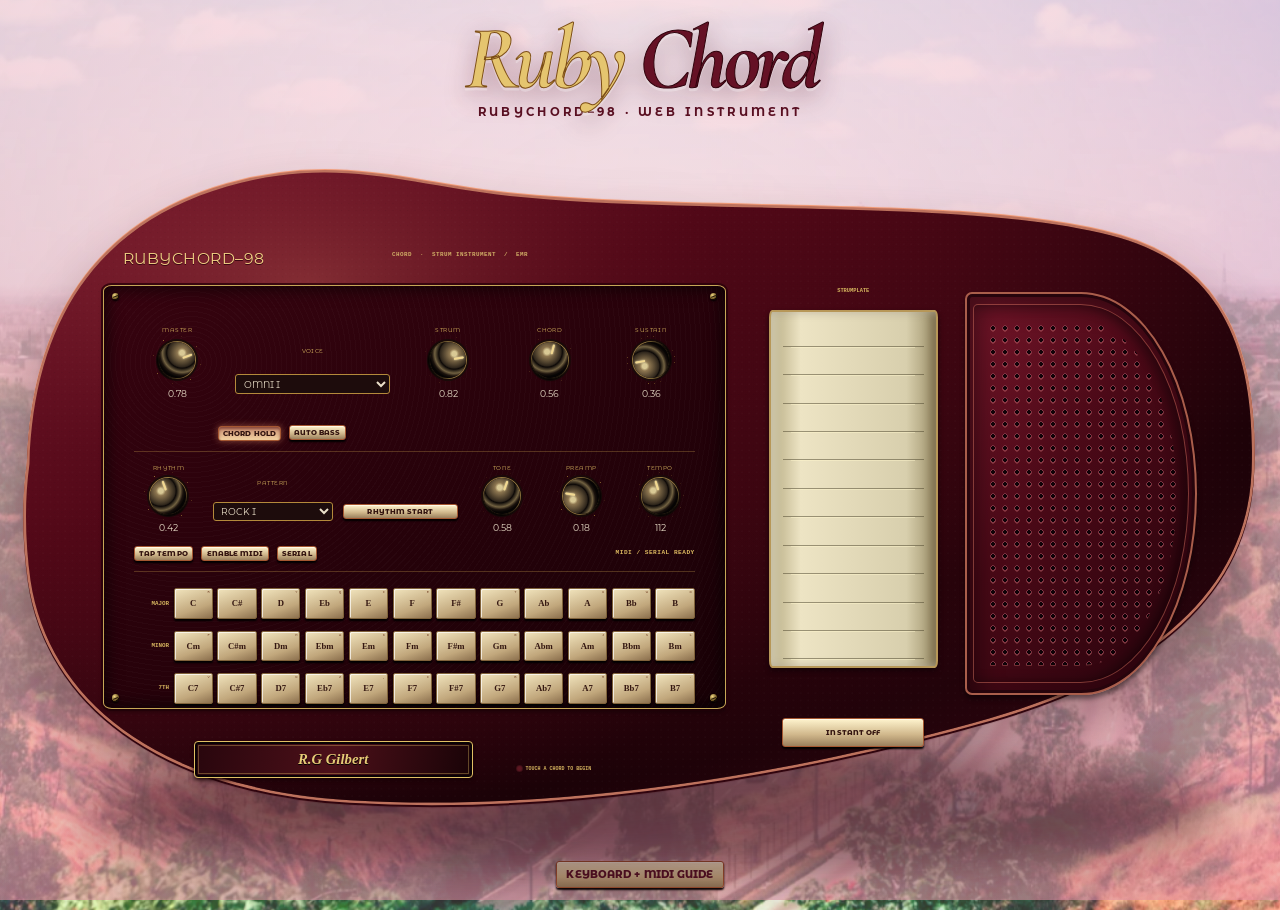
==== rubychord/index.html @ c3f3e7b0 "Refine Ruby Chord body and speaker proportions" ====
<!doctype html>
<html lang="en">
  <head>
    <meta charset="UTF-8" />
    <meta name="viewport" content="width=device-width, initial-scale=1.0" />
    <meta name="theme-color" content="#d9a6af" />
    <meta name="description" content="Ruby Chord — a playable browser instrument inspired by the classic electronic omnichord." />
    <title>Ruby Chord</title>
    <link rel="icon" href="data:image/svg+xml,<svg xmlns=%22http://www.w3.org/2000/svg%22 viewBox=%220 0 64 64%22><circle cx=%2232%22 cy=%2232%22 r=%2230%22 fill=%22%236d0a21%22/><text x=%2232%22 y=%2242%22 text-anchor=%22middle%22 font-size=%2234%22 fill=%22%23e5c56f%22>R</text></svg>" />
    <link rel="preconnect" href="https://fonts.googleapis.com" />
    <link rel="preconnect" href="https://fonts.gstatic.com" crossorigin />
    <link href="https://fonts.googleapis.com/css2?family=Cormorant+Garamond:ital,wght@0,600;1,700&family=Montserrat+Alternates:wght@400;500;600;700&display=swap" rel="stylesheet" />
    <link rel="stylesheet" href="styles.css" />
  </head>
  <body>
    <div class="la-background" aria-hidden="true"></div>
    <div class="pink-wash" aria-hidden="true"></div>

    <main class="site-shell">
      <header class="site-title">
        <h1><span>Ruby</span> <strong>Chord</strong></h1>
        <p>RUBYCHORD–98 · WEB INSTRUMENT</p>
      </header>

      <section class="stage" aria-label="Playable Ruby Chord instrument">
        <div class="instrument" id="instrument">
          <div class="instrument-shadow" aria-hidden="true"></div>
          <svg class="body-art" viewBox="0 0 1180 620" preserveAspectRatio="none" aria-hidden="true">
            <defs>
              <linearGradient id="bodyColour" x1="0" y1="0" x2="1" y2="1">
                <stop offset="0" stop-color="#78182c"/><stop offset=".31" stop-color="#510817"/>
                <stop offset=".7" stop-color="#2b030b"/><stop offset="1" stop-color="#5c0b1f"/>
              </linearGradient>
              <radialGradient id="bodyLight" cx=".23" cy=".18" r=".82">
                <stop offset="0" stop-color="#ff977b" stop-opacity=".23"/><stop offset=".42" stop-color="#650c1d" stop-opacity="0"/>
                <stop offset="1" stop-color="#090003" stop-opacity=".48"/>
              </radialGradient>
              <pattern id="bodyGrain" width="7" height="7" patternUnits="userSpaceOnUse">
                <circle cx="1" cy="1" r=".55" fill="#fff" opacity=".045"/><circle cx="5" cy="4" r=".45" fill="#000" opacity=".1"/>
              </pattern>
            </defs>
            <path class="body-edge" d="M9 294C13 160 72 66 197 30C302 0 370 29 466 39C650 58 910 40 1047 79C1144 107 1176 187 1172 300C1168 416 1076 492 923 536C740 588 516 626 314 614C130 603 27 518 10 405C5 369 4 330 9 294Z" fill="url(#bodyColour)"/>
            <path d="M9 294C13 160 72 66 197 30C302 0 370 29 466 39C650 58 910 40 1047 79C1144 107 1176 187 1172 300C1168 416 1076 492 923 536C740 588 516 626 314 614C130 603 27 518 10 405C5 369 4 330 9 294Z" fill="url(#bodyLight)"/>
            <path d="M9 294C13 160 72 66 197 30C302 0 370 29 466 39C650 58 910 40 1047 79C1144 107 1176 187 1172 300C1168 416 1076 492 923 536C740 588 516 626 314 614C130 603 27 518 10 405C5 369 4 330 9 294Z" fill="url(#bodyGrain)"/>
          </svg>

          <div class="model-mark">RUBYCHORD–98</div>
          <div class="top-legend">CHORD &nbsp;·&nbsp; STRUM INSTRUMENT &nbsp;/&nbsp; EMR</div>

          <section class="control-panel" aria-label="Instrument controls">
            <div class="screw screw-tl"></div><div class="screw screw-tr"></div>
            <div class="screw screw-bl"></div><div class="screw screw-br"></div>

            <div class="upper-controls">
              <label class="knob-control" data-control="master">
                <span>MASTER</span><span class="knob" style="--turn:-42deg"><input id="master" type="range" min="0" max="1" value="0.78" step="0.01" /></span>
                <output for="master">0.78</output>
              </label>
              <label class="select-control"><span>VOICE</span><select id="voice"><option value="omni1">OMNI I</option><option value="omni2">OMNI II</option><option value="organ">ORGAN</option></select></label>
              <label class="knob-control" data-control="strum">
                <span>STRUM</span><span class="knob" style="--turn:22deg"><input id="strum" type="range" min="0" max="1" value="0.82" step="0.01" /></span>
                <output for="strum">0.82</output>
              </label>
              <label class="knob-control" data-control="chord">
                <span>CHORD</span><span class="knob" style="--turn:-10deg"><input id="chord" type="range" min="0" max="1" value="0.56" step="0.01" /></span>
                <output for="chord">0.56</output>
              </label>
              <label class="knob-control" data-control="sustain">
                <span>SUSTAIN</span><span class="knob" style="--turn:-30deg"><input id="sustain" type="range" min="0.08" max="2.8" value="0.36" step="0.01" /></span>
                <output for="sustain">0.36</output>
              </label>
            </div>

            <div class="switch-row">
              <button id="chordHold" class="cream-switch is-on" aria-pressed="true">CHORD HOLD</button>
              <button id="autoBass" class="cream-switch" aria-pressed="false">AUTO BASS</button>
            </div>

            <div class="lower-controls">
              <label class="knob-control" data-control="rhythm"><span>RHYTHM</span><span class="knob" style="--turn:-54deg"><input id="rhythm" type="range" min="0" max="1" value="0.42" step="0.01" /></span><output for="rhythm">0.42</output></label>
              <label class="select-control pattern-control"><span>PATTERN</span><select id="pattern"><option>ROCK I</option><option>ROCK II</option><option>DISCO</option><option>WALTZ</option><option>SWING</option><option>BOSSA</option><option>MARCH</option><option>SLOW ROCK</option></select></label>
              <button id="rhythmStart" class="cream-switch wide">RHYTHM START</button>
              <label class="knob-control" data-control="tone"><span>TONE</span><span class="knob" style="--turn:-20deg"><input id="tone" type="range" min="0" max="1" value="0.58" step="0.01" /></span><output for="tone">0.58</output></label>
              <label class="knob-control" data-control="preamp"><span>PREAMP</span><span class="knob" style="--turn:-70deg"><input id="preamp" type="range" min="0" max="1" value="0.18" step="0.01" /></span><output for="preamp">0.18</output></label>
              <label class="knob-control" data-control="tempo"><span>TEMPO</span><span class="knob" style="--turn:4deg"><input id="tempo" type="range" min="60" max="180" value="112" step="1" /></span><output for="tempo">112</output></label>
            </div>

            <div class="utility-row">
              <button id="hostSync" class="cream-switch" aria-pressed="false">TAP TEMPO</button>
              <button id="midiButton" class="cream-switch" aria-pressed="false">ENABLE MIDI</button>
              <button id="serialButton" class="cream-switch" aria-pressed="false">SERIAL</button>
              <span id="midiStatus">MIDI / SERIAL READY</span>
            </div>

            <div class="chord-grid" id="chordGrid" aria-label="Chord buttons"></div>
          </section>

          <section class="strum-section" aria-label="Strumplate">
            <span class="section-label">STRUMPLATE</span>
            <div id="strumplate" class="strumplate" role="group" aria-label="Twelve-note strumplate"></div>
            <button id="instantOff" class="instant-off">INSTANT OFF</button>
          </section>

          <section class="speaker" aria-label="Speaker grille" aria-hidden="true">
            <div class="speaker-holes"></div>
          </section>

          <div class="plaque"><span>R.G Gilbert</span></div>
          <div class="status-light"><i id="powerLight"></i><span id="statusText">TOUCH A CHORD TO BEGIN</span></div>
        </div>
      </section>

      <footer class="help-line">
        <button id="helpToggle" aria-expanded="false" aria-controls="helpPanel">KEYBOARD + MIDI GUIDE</button>
        <div id="helpPanel" hidden>
          <p><b>Chords:</b> Q–O major · A–L minor · Z–. seventh &nbsp; <b>Strum:</b> 1–= &nbsp; <b>Stop:</b> Space</p>
          <p>MIDI keyboards play the current voice. Double-click a control, then move a MIDI CC to assign it; assignments are saved in this browser. Serial accepts CHORD, STRUM, NOTE, CC and OFF commands.</p>
        </div>
      </footer>
    </main>

    <script src="app.js"></script>
  </body>
</html>
---- rubychord/styles.css ----
:root {
  --oxblood: #420713;
  --ruby: #6d0a21;
  --ruby-deep: #26030b;
  --gold: #d8b96a;
  --cream: #e7d9b4;
  --ink: #1b080b;
}

* { box-sizing: border-box; }

html, body { min-height: 100%; }

body {
  margin: 0;
  min-height: 100vh;
  overflow-x: hidden;
  color: var(--cream);
  background: #d8a2ad;
  font-family: "Montserrat Alternates", system-ui, sans-serif;
}

button, select, input { font: inherit; }
button, select { touch-action: manipulation; }

.la-background,
.pink-wash {
  position: fixed;
  inset: 0;
  pointer-events: none;
}

.la-background {
  z-index: -3;
  background: url("assets/la.webp") center 52% / cover no-repeat;
  filter: saturate(1.65) contrast(.68) brightness(1.2) sepia(.12);
  transform: scale(1.025);
}

.pink-wash {
  z-index: -2;
  background:
    linear-gradient(180deg, rgba(255, 210, 222, .58), rgba(244, 164, 184, .52)),
    radial-gradient(circle at 50% 38%, rgba(255, 241, 235, .32), rgba(128, 0, 32, .14));
  backdrop-filter: blur(.6px);
}

.site-shell {
  min-height: 100vh;
  padding: clamp(20px, 3vh, 42px) 1.4vw 22px;
  display: flex;
  flex-direction: column;
  align-items: center;
}

.site-title { text-align: center; position: relative; z-index: 3; }
.site-title h1 {
  margin: 0;
  font-family: "Cormorant Garamond", Georgia, serif;
  font-size: clamp(3.1rem, 7vw, 6.3rem);
  font-style: italic;
  font-weight: 700;
  line-height: .72;
  letter-spacing: -.055em;
  filter: drop-shadow(0 3px 0 rgba(255,255,255,.26)) drop-shadow(0 8px 13px rgba(67, 4, 19, .35));
}
.site-title h1 span { color: #e5c56f; -webkit-text-stroke: 1px #7d4e16; text-shadow: inset 0 1px #fff8cf; }
.site-title h1 strong { color: #651125; -webkit-text-stroke: 1px #31030d; }
.site-title p {
  margin: 13px 0 0;
  color: #5a1022;
  font-size: clamp(.54rem, .9vw, .72rem);
  font-weight: 700;
  letter-spacing: .29em;
}

.stage {
  flex: 1;
  width: 100%;
  display: grid;
  place-items: center;
  padding: clamp(22px, 4vh, 55px) 0 clamp(12px, 2vh, 25px);
}

.instrument {
  --unit: min(1vw, 1.73vh);
  position: relative;
  width: min(1240px, 97vw);
  aspect-ratio: 1.8 / 1;
  isolation: isolate;
  user-select: none;
  filter: drop-shadow(0 35px 29px rgba(43, 6, 17, .37));
}

.instrument-shadow {
  position: absolute;
  z-index: -4;
  left: 5%; right: 3%; bottom: -4%; height: 18%;
  border-radius: 50%;
  background: rgba(48, 7, 20, .44);
  filter: blur(20px);
  transform: skewX(-8deg);
}

.body-art {
  position: absolute;
  inset: 0;
  z-index: -2;
  overflow: visible;
}
.body-edge { stroke:#bd725d; stroke-width:5; paint-order:stroke; filter:drop-shadow(0 2px 0 #30040e) drop-shadow(0 -1px 0 #f09b78); }

.model-mark {
  position: absolute; left: 8.3%; top: 13.7%;
  color: #efcf83; font-size: clamp(.45rem, 1.25vw, .98rem); letter-spacing: .03em;
  text-shadow: 0 1px #3b0612;
}
.top-legend {
  position: absolute; left: 30%; top: 14.2%;
  color: #d1b067; font: 600 clamp(.23rem, .46vw, .42rem)/1 monospace; letter-spacing: .08em;
}

.control-panel {
  position: absolute;
  left: 6.7%; top: 19%; width: 50.2%; height: 61.5%;
  padding: 3.2% 2.4% 2.1%;
  border: 1px solid #c6a756;
  border-radius: 1.4%;
  background:
    repeating-radial-gradient(circle at 14% 18%, rgba(255,255,255,.018) 0 1px, transparent 1px 5px),
    linear-gradient(145deg, rgba(52, 2, 14, .96), rgba(24, 1, 6, .97));
  box-shadow: inset 0 0 18px rgba(0,0,0,.85), 0 3px 4px rgba(0,0,0,.35), 0 0 0 2px rgba(43,2,11,.8);
}

.screw { position:absolute; width:1.2%; aspect-ratio:1; border-radius:50%; background:radial-gradient(circle at 34% 30%,#f1d782,#6c5421 58%,#130b04 62%); box-shadow:0 1px 2px #000; }
.screw::after { content:""; position:absolute; left:18%; right:18%; top:45%; height:1px; background:#201306; transform:rotate(-22deg); }
.screw-tl{left:1.2%;top:1.5%}.screw-tr{right:1.2%;top:1.5%}.screw-bl{left:1.2%;bottom:1.5%}.screw-br{right:1.2%;bottom:1.5%}

.upper-controls { display:grid; grid-template-columns:.72fr 1.28fr repeat(3,.72fr); gap:2.6%; align-items:start; height:25%; }
.lower-controls { display:grid; grid-template-columns:.72fr 1.25fr 1.2fr repeat(3,.72fr); gap:1.7%; align-items:start; height:24%; padding-top:2.2%; border-top:1px solid rgba(199,158,76,.3); }

.knob-control, .select-control { display:flex; min-width:0; flex-direction:column; align-items:center; color:#d6b45f; font-size:clamp(.21rem,.45vw,.4rem); letter-spacing:.08em; text-align:center; }
.knob { position:relative; width:54%; max-width:36px; min-width:16px; aspect-ratio:1; margin-top:10%; border-radius:50%; background:radial-gradient(circle at 36% 30%,#d9c995 0 7%,#8d7650 14%,#30271c 41%,#0d0907 45%,#716141 57%,#1c130d 65%,#060403 72%); box-shadow:0 2px 2px #000,0 0 0 1px #92783f,0 0 0 3px #1a0a09; transform:rotate(var(--turn)); }
.knob::before { content:""; position:absolute; left:47%; top:5%; width:6%; height:27%; border-radius:2px; background:#f2d890; box-shadow:0 0 2px #fff2bd; }
.knob::after { content:""; position:absolute; inset:-16%; z-index:-1; border-radius:50%; background:repeating-conic-gradient(from -120deg,#a58138 0 1deg,transparent 1deg 15deg); mask:radial-gradient(circle,transparent 0 69%,#000 70% 74%,transparent 75%); }
.knob input { position:absolute; inset:-25%; width:150%; height:150%; opacity:0; cursor:ns-resize; }
.knob-control output { margin-top:12%; color:#eadfc9; font-size:clamp(.32rem,.72vw,.68rem); letter-spacing:0; }

.select-control { align-self:center; }
.select-control select { width:100%; margin-top:13%; color:#eadfc9; background:#1d0c0c; border:1px solid #b48a3b; border-radius:3px; padding:.24em .35em; font-size:clamp(.32rem,.72vw,.68rem); outline:none; }

.switch-row { position:static; height:10%; margin-left:15%; display:flex; align-items:center; gap:3%; width:44%; }
.cream-switch, .instant-off, .help-line button { color:#32130f; border:1px solid #a55731; border-radius:3px; background:linear-gradient(#fff4ce,#d0b78b 58%,#9a805d); box-shadow:0 2px 2px #000, inset 0 1px #fffbe7; font-weight:800; font-size:clamp(.27rem,.55vw,.52rem); letter-spacing:.01em; padding:.3em .6em; white-space:nowrap; cursor:pointer; }
.cream-switch:active,.cream-switch.is-on { transform:translateY(1px); background:linear-gradient(#c98b6f,#f3d2a1); box-shadow:inset 0 2px 3px rgba(80,15,15,.55),0 0 7px rgba(255,159,112,.45); }
.wide { align-self:center; margin-top:20%; }

.utility-row { height:10%; display:flex; align-items:center; gap:1.5%; border-bottom:1px solid rgba(199,158,76,.3); }
.utility-row span { margin-left:auto; color:#dcb960; font:600 clamp(.24rem,.48vw,.43rem)/1 monospace; letter-spacing:.08em; }

.chord-grid { height:38%; padding-top:2.4%; display:grid; grid-template-columns:2.2em repeat(12,1fr); grid-template-rows:repeat(3,1fr); gap:4% .8%; align-items:center; }
.row-label { color:#d6b45f; font:600 clamp(.25rem,.46vw,.42rem)/1 monospace; text-align:right; }
.chord-button { position:relative; height:82%; min-width:0; padding:0; border:1px solid #80623b; border-radius:2px; color:#341711; background:linear-gradient(160deg,#f1e4bd,#c1a77c 65%,#8c704e); box-shadow:0 2px 2px #000,inset 1px 1px rgba(255,255,255,.7); font:bold clamp(.32rem,.68vw,.65rem)/1 Georgia,serif; cursor:pointer; }
.chord-button b { font:500 clamp(.18rem,.29vw,.28rem)/1 monospace; position:absolute; top:2px; right:2px; color:#7a492d; }
.chord-button.active { color:#f8e6b0; background:linear-gradient(#8f2335,#520815); box-shadow:inset 0 2px 3px #190005,0 0 8px rgba(255,119,93,.5); transform:translateY(1px); }

.strum-section { position:absolute; left:60.4%; top:19.5%; width:13.6%; height:60.5%; }
.section-label { display:block; height:5%; color:#d5b65f; font:600 clamp(.23rem,.42vw,.38rem)/1 monospace; text-align:center; }
.strumplate { height:86%; padding:4% 7%; border:2px solid #b79758; border-radius:2%; background:linear-gradient(90deg,#b6ab82,#ede4c4 18%,#d8cfad 82%,#9d916a); box-shadow:inset 5px 0 8px rgba(255,255,255,.35),inset -6px 0 8px rgba(66,47,24,.35),0 3px 5px #160208; display:grid; grid-template-rows:repeat(12,1fr); }
.strum-key { position:relative; border:0; border-bottom:1px solid rgba(80,71,46,.52); background:transparent; cursor:pointer; }
.strum-key::after { content:""; position:absolute; left:6%; right:6%; bottom:-2px; height:1px; background:rgba(255,247,204,.45); }
.strum-key.active { background:linear-gradient(90deg,transparent,rgba(255,248,181,.75),transparent); }
.instant-off { position:absolute; left:8%; bottom:-10%; width:84%; height:7%; }

.speaker { position:absolute; left:76.2%; top:20%; width:18.7%; height:58.5%; overflow:hidden; border:2px solid #a95e4b; border-radius:7px 50% 50% 7px / 7px 50% 50% 7px; background:linear-gradient(125deg,#76162a 0%,#4b0917 42%,#25030b 100%); box-shadow:inset 0 0 0 3px #26040c,inset 12px 12px 24px rgba(0,0,0,.42),0 4px 5px rgba(0,0,0,.46); }
.speaker::before { content:""; position:absolute; inset:2.5%; z-index:1; pointer-events:none; border:1px solid rgba(223,123,101,.44); border-radius:5px 50% 50% 5px / 5px 50% 50% 5px; box-shadow:inset -7px 0 12px rgba(0,0,0,.38); }
.speaker-holes { position:absolute; inset:7% 8% 7% 9%; border-radius:3px 50% 50% 3px / 3px 50% 50% 3px; background-image:radial-gradient(circle,#090306 0 1.6px,#8f4150 1.8px 2.5px,transparent 2.7px); background-size:12px 12px; filter:drop-shadow(0 1px rgba(255,155,145,.3)); opacity:.9; }

.plaque { position:absolute; left:14%; bottom:9.5%; width:22.5%; height:5.4%; border:1px solid #e0c064; border-radius:4px; background:linear-gradient(100deg,#28060d,#4c1019,#190307); box-shadow:0 2px 4px #160006,inset 0 0 0 2px #090104; display:grid; place-items:center; }
.plaque::before { content:""; position:absolute; inset:3px; border:1px solid rgba(231,199,105,.35); }
.plaque span { color:#e8cb77; font:bold italic clamp(.45rem,1.15vw,1.05rem)/1 Georgia,serif; text-shadow:0 1px #000; }

.status-light { position:absolute; left:40%; bottom:10.4%; display:flex; align-items:center; gap:.5em; color:#d3b15e; font:600 clamp(.21rem,.39vw,.35rem)/1 monospace; }
.status-light i { width:7px; height:7px; border-radius:50%; background:#5e1722; box-shadow:inset 0 0 2px #000; }
.status-light i.on { background:#f2a366; box-shadow:0 0 8px #f08d57; }

.help-line { width:min(900px,94vw); text-align:center; color:#4d1020; font-size:.72rem; text-shadow:0 1px rgba(255,255,255,.4); }
.help-line button { font-size:.64rem; color:#571326; padding:.55em .9em; }
.help-line p { margin:.55em 0 0; font-weight:500; line-height:1.5; }

button:focus-visible, select:focus-visible, input:focus-visible { outline:2px solid #fff4bf; outline-offset:2px; }

@media (max-width: 700px) {
  .site-shell { padding-top:25px; justify-content:flex-start; }
  .site-title h1 { font-size:3.6rem; }
  .stage { width:100vw; min-height:48vh; padding:45px 0 10px; overflow-x:auto; overflow-y:hidden; place-items:center start; scrollbar-color:#7b1830 rgba(255,220,230,.4); }
  .instrument { width:940px; min-width:940px; margin:0 12px; }
  .help-line { margin-top:0; }
  .speaker-holes { background-size:8px 8px; }
}

@media (prefers-reduced-motion: reduce) { *,*::before,*::after { scroll-behavior:auto!important; transition:none!important; } }
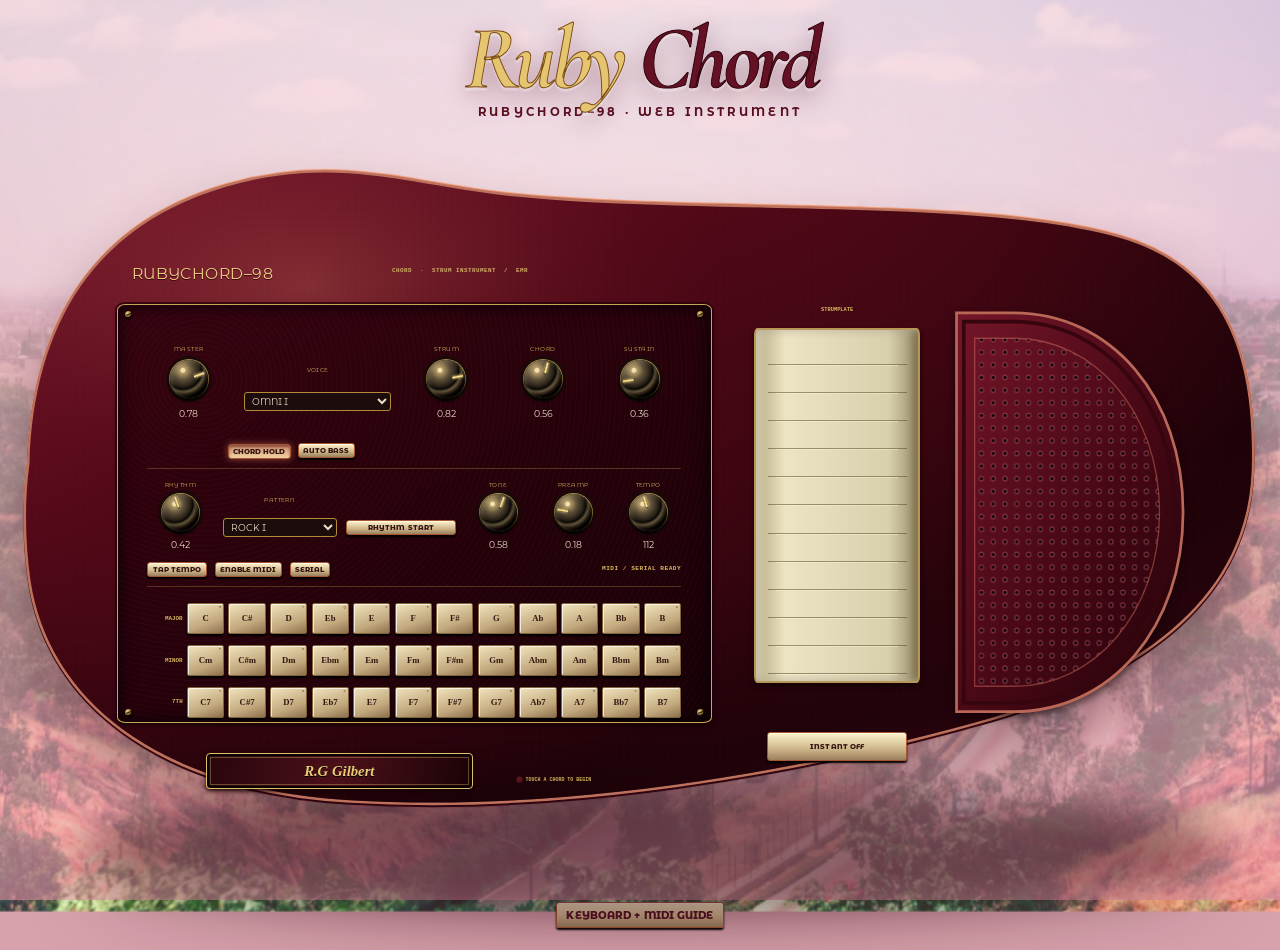
==== commit bba5eb65: "Rebuild Ruby Chord speaker and rotary controls" ====
--- a/rubychord/index.html
+++ b/rubychord/index.html
@@ -102,7 +102,20 @@
           </section>
 
           <section class="speaker" aria-label="Speaker grille" aria-hidden="true">
-            <div class="speaker-holes"></div>
+            <svg class="speaker-art" viewBox="0 0 260 420" preserveAspectRatio="none">
+              <defs>
+                <linearGradient id="speakerColour" x1="0" y1="0" x2="1" y2="1">
+                  <stop offset="0" stop-color="#741629"/><stop offset=".55" stop-color="#470815"/><stop offset="1" stop-color="#210309"/>
+                </linearGradient>
+                <pattern id="speakerHoles" width="13" height="13" patternUnits="userSpaceOnUse">
+                  <circle cx="6.5" cy="6.5" r="3" fill="#8c3546" opacity=".9"/>
+                  <circle cx="6.5" cy="6.5" r="1.75" fill="#080205"/>
+                </pattern>
+              </defs>
+              <path class="speaker-shell" d="M5 5H68C176 5 255 92 255 210S176 415 68 415H5Z"/>
+              <path class="speaker-rim" d="M13 14H68C169 14 246 98 246 210S169 406 68 406H13Z"/>
+              <path class="speaker-field" d="M25 31H69C156 31 229 106 229 210S156 389 69 389H25Z"/>
+            </svg>
           </section>
 
           <div class="plaque"><span>R.G Gilbert</span></div>
--- a/rubychord/styles.css
+++ b/rubychord/styles.css
@@ -86,7 +86,7 @@
   --unit: min(1vw, 1.73vh);
   position: relative;
   width: min(1240px, 97vw);
-  aspect-ratio: 1.8 / 1;
+  aspect-ratio: 1.7 / 1;
   isolation: isolate;
   user-select: none;
   filter: drop-shadow(0 35px 29px rgba(43, 6, 17, .37));
@@ -111,18 +111,18 @@
 .body-edge { stroke:#bd725d; stroke-width:5; paint-order:stroke; filter:drop-shadow(0 2px 0 #30040e) drop-shadow(0 -1px 0 #f09b78); }
 
 .model-mark {
-  position: absolute; left: 8.3%; top: 13.7%;
+  position: absolute; left: 9%; top: 15%;
   color: #efcf83; font-size: clamp(.45rem, 1.25vw, .98rem); letter-spacing: .03em;
   text-shadow: 0 1px #3b0612;
 }
 .top-legend {
-  position: absolute; left: 30%; top: 14.2%;
+  position: absolute; left: 30%; top: 15.5%;
   color: #d1b067; font: 600 clamp(.23rem, .46vw, .42rem)/1 monospace; letter-spacing: .08em;
 }
 
 .control-panel {
   position: absolute;
-  left: 6.7%; top: 19%; width: 50.2%; height: 61.5%;
+  left: 7.8%; top: 20.5%; width: 48%; height: 57.5%;
   padding: 3.2% 2.4% 2.1%;
   border: 1px solid #c6a756;
   border-radius: 1.4%;
@@ -140,10 +140,12 @@
 .lower-controls { display:grid; grid-template-columns:.72fr 1.25fr 1.2fr repeat(3,.72fr); gap:1.7%; align-items:start; height:24%; padding-top:2.2%; border-top:1px solid rgba(199,158,76,.3); }
 
 .knob-control, .select-control { display:flex; min-width:0; flex-direction:column; align-items:center; color:#d6b45f; font-size:clamp(.21rem,.45vw,.4rem); letter-spacing:.08em; text-align:center; }
-.knob { position:relative; width:54%; max-width:36px; min-width:16px; aspect-ratio:1; margin-top:10%; border-radius:50%; background:radial-gradient(circle at 36% 30%,#d9c995 0 7%,#8d7650 14%,#30271c 41%,#0d0907 45%,#716141 57%,#1c130d 65%,#060403 72%); box-shadow:0 2px 2px #000,0 0 0 1px #92783f,0 0 0 3px #1a0a09; transform:rotate(var(--turn)); }
-.knob::before { content:""; position:absolute; left:47%; top:5%; width:6%; height:27%; border-radius:2px; background:#f2d890; box-shadow:0 0 2px #fff2bd; }
+.knob { position:relative; width:56%; max-width:38px; min-width:18px; aspect-ratio:1; margin-top:10%; border-radius:50%; cursor:ns-resize; touch-action:none; background:radial-gradient(circle at 34% 27%,#f2e3ae 0 5%,#b49b69 8%,#5f5139 25%,#211a13 46%,#080605 50%,#6f6040 58%,#2a1c11 68%,#070403 73%); box-shadow:inset 2px 2px 4px rgba(255,239,190,.22),inset -3px -4px 5px rgba(0,0,0,.64),0 3px 3px #000,0 0 0 1px #a88945,0 0 0 4px #190908; }
+.knob::before { content:""; position:absolute; z-index:2; left:46%; top:6%; width:8%; height:29%; border-radius:3px; background:linear-gradient(90deg,#94722d,#fff0aa 48%,#a77d31); box-shadow:0 0 2px #fff2bd,0 1px 1px #100b05; transform:rotate(var(--turn)); transform-origin:50% 152%; }
 .knob::after { content:""; position:absolute; inset:-16%; z-index:-1; border-radius:50%; background:repeating-conic-gradient(from -120deg,#a58138 0 1deg,transparent 1deg 15deg); mask:radial-gradient(circle,transparent 0 69%,#000 70% 74%,transparent 75%); }
-.knob input { position:absolute; inset:-25%; width:150%; height:150%; opacity:0; cursor:ns-resize; }
+.knob.dragging { box-shadow:inset 2px 2px 4px rgba(255,239,190,.28),inset -3px -4px 5px rgba(0,0,0,.64),0 3px 3px #000,0 0 0 2px #d9bd6b,0 0 10px rgba(231,190,95,.45); }
+.knob:focus-visible { outline:2px solid #fff4bf; outline-offset:6px; }
+.knob input { position:absolute; width:1px; height:1px; opacity:0; pointer-events:none; }
 .knob-control output { margin-top:12%; color:#eadfc9; font-size:clamp(.32rem,.72vw,.68rem); letter-spacing:0; }
 
 .select-control { align-self:center; }
@@ -163,7 +165,7 @@
 .chord-button b { font:500 clamp(.18rem,.29vw,.28rem)/1 monospace; position:absolute; top:2px; right:2px; color:#7a492d; }
 .chord-button.active { color:#f8e6b0; background:linear-gradient(#8f2335,#520815); box-shadow:inset 0 2px 3px #190005,0 0 8px rgba(255,119,93,.5); transform:translateY(1px); }
 
-.strum-section { position:absolute; left:60.4%; top:19.5%; width:13.6%; height:60.5%; }
+.strum-section { position:absolute; left:59.2%; top:21%; width:13.4%; height:56.5%; }
 .section-label { display:block; height:5%; color:#d5b65f; font:600 clamp(.23rem,.42vw,.38rem)/1 monospace; text-align:center; }
 .strumplate { height:86%; padding:4% 7%; border:2px solid #b79758; border-radius:2%; background:linear-gradient(90deg,#b6ab82,#ede4c4 18%,#d8cfad 82%,#9d916a); box-shadow:inset 5px 0 8px rgba(255,255,255,.35),inset -6px 0 8px rgba(66,47,24,.35),0 3px 5px #160208; display:grid; grid-template-rows:repeat(12,1fr); }
 .strum-key { position:relative; border:0; border-bottom:1px solid rgba(80,71,46,.52); background:transparent; cursor:pointer; }
@@ -171,15 +173,17 @@
 .strum-key.active { background:linear-gradient(90deg,transparent,rgba(255,248,181,.75),transparent); }
 .instant-off { position:absolute; left:8%; bottom:-10%; width:84%; height:7%; }
 
-.speaker { position:absolute; left:76.2%; top:20%; width:18.7%; height:58.5%; overflow:hidden; border:2px solid #a95e4b; border-radius:7px 50% 50% 7px / 7px 50% 50% 7px; background:linear-gradient(125deg,#76162a 0%,#4b0917 42%,#25030b 100%); box-shadow:inset 0 0 0 3px #26040c,inset 12px 12px 24px rgba(0,0,0,.42),0 4px 5px rgba(0,0,0,.46); }
-.speaker::before { content:""; position:absolute; inset:2.5%; z-index:1; pointer-events:none; border:1px solid rgba(223,123,101,.44); border-radius:5px 50% 50% 5px / 5px 50% 50% 5px; box-shadow:inset -7px 0 12px rgba(0,0,0,.38); }
-.speaker-holes { position:absolute; inset:7% 8% 7% 9%; border-radius:3px 50% 50% 3px / 3px 50% 50% 3px; background-image:radial-gradient(circle,#090306 0 1.6px,#8f4150 1.8px 2.5px,transparent 2.7px); background-size:12px 12px; filter:drop-shadow(0 1px rgba(255,155,145,.3)); opacity:.9; }
-
-.plaque { position:absolute; left:14%; bottom:9.5%; width:22.5%; height:5.4%; border:1px solid #e0c064; border-radius:4px; background:linear-gradient(100deg,#28060d,#4c1019,#190307); box-shadow:0 2px 4px #160006,inset 0 0 0 2px #090104; display:grid; place-items:center; }
+.speaker { position:absolute; left:75.2%; top:21%; width:19%; height:56%; }
+.speaker-art { display:block; width:100%; height:100%; overflow:visible; filter:drop-shadow(0 4px 4px rgba(10,0,3,.62)); }
+.speaker-shell { fill:url(#speakerColour); stroke:#b96757; stroke-width:3; }
+.speaker-rim { fill:none; stroke:#37050e; stroke-width:4; }
+.speaker-field { fill:url(#speakerHoles); stroke:rgba(223,123,101,.42); stroke-width:1.5; }
+
+.plaque { position:absolute; left:15%; bottom:13%; width:21.5%; height:5%; border:1px solid #e0c064; border-radius:4px; background:linear-gradient(100deg,#28060d,#4c1019,#190307); box-shadow:0 2px 4px #160006,inset 0 0 0 2px #090104; display:grid; place-items:center; }
 .plaque::before { content:""; position:absolute; inset:3px; border:1px solid rgba(231,199,105,.35); }
 .plaque span { color:#e8cb77; font:bold italic clamp(.45rem,1.15vw,1.05rem)/1 Georgia,serif; text-shadow:0 1px #000; }
 
-.status-light { position:absolute; left:40%; bottom:10.4%; display:flex; align-items:center; gap:.5em; color:#d3b15e; font:600 clamp(.21rem,.39vw,.35rem)/1 monospace; }
+.status-light { position:absolute; left:40%; bottom:13.8%; display:flex; align-items:center; gap:.5em; color:#d3b15e; font:600 clamp(.21rem,.39vw,.35rem)/1 monospace; }
 .status-light i { width:7px; height:7px; border-radius:50%; background:#5e1722; box-shadow:inset 0 0 2px #000; }
 .status-light i.on { background:#f2a366; box-shadow:0 0 8px #f08d57; }
 
@@ -195,7 +199,6 @@
   .stage { width:100vw; min-height:48vh; padding:45px 0 10px; overflow-x:auto; overflow-y:hidden; place-items:center start; scrollbar-color:#7b1830 rgba(255,220,230,.4); }
   .instrument { width:940px; min-width:940px; margin:0 12px; }
   .help-line { margin-top:0; }
-  .speaker-holes { background-size:8px 8px; }
 }
 
 @media (prefers-reduced-motion: reduce) { *,*::before,*::after { scroll-behavior:auto!important; transition:none!important; } }
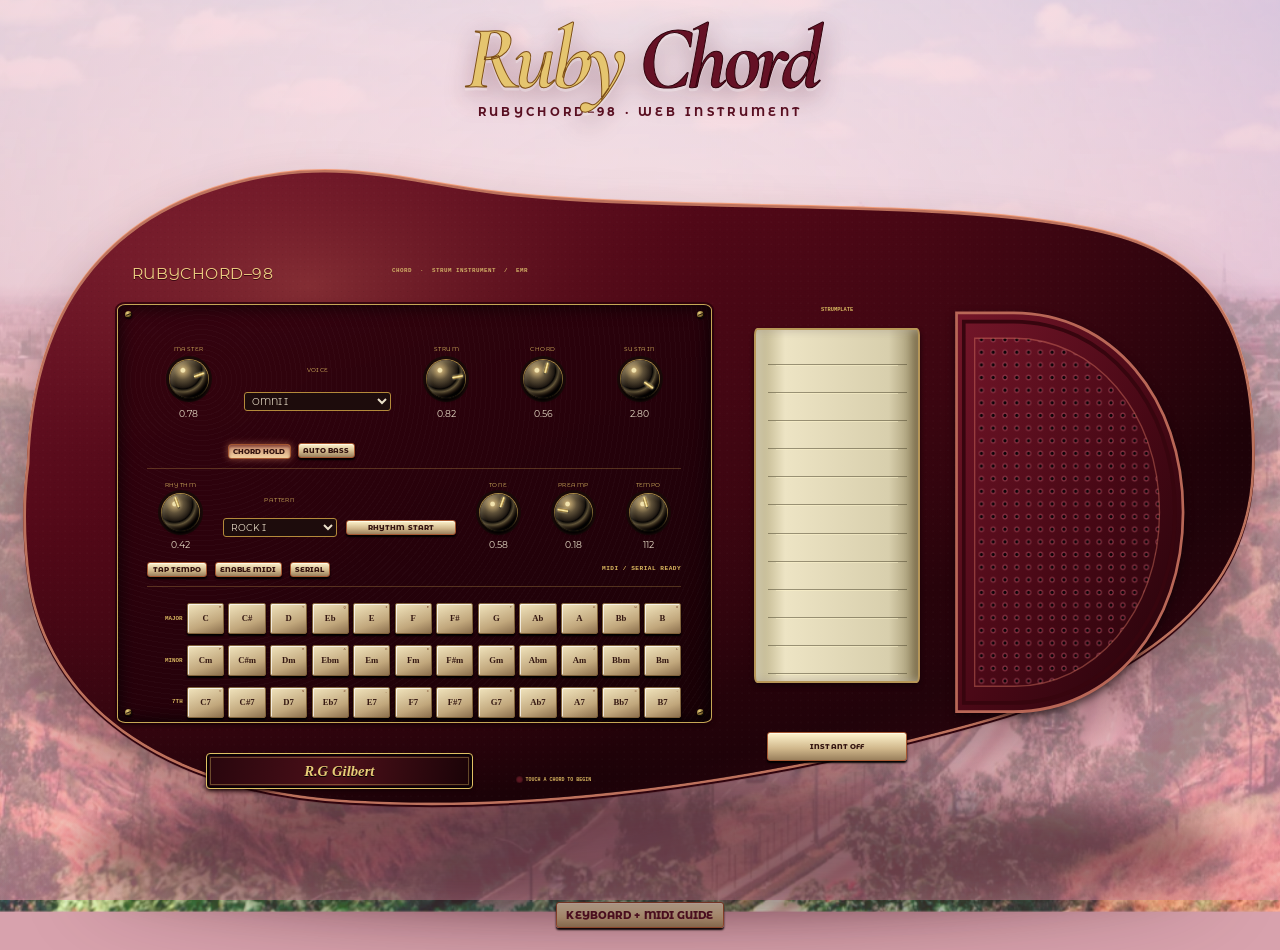
==== commit b36de93a: "Set default sustain to 2.80" ====
--- a/rubychord/index.html
+++ b/rubychord/index.html
@@ -66,8 +66,8 @@
                 <output for="chord">0.56</output>
               </label>
               <label class="knob-control" data-control="sustain">
-                <span>SUSTAIN</span><span class="knob" style="--turn:-30deg"><input id="sustain" type="range" min="0.08" max="2.8" value="0.36" step="0.01" /></span>
-                <output for="sustain">0.36</output>
+                <span>SUSTAIN</span><span class="knob" style="--turn:125deg"><input id="sustain" type="range" min="0.08" max="2.8" value="2.80" step="0.01" /></span>
+                <output for="sustain">2.80</output>
               </label>
             </div>
 
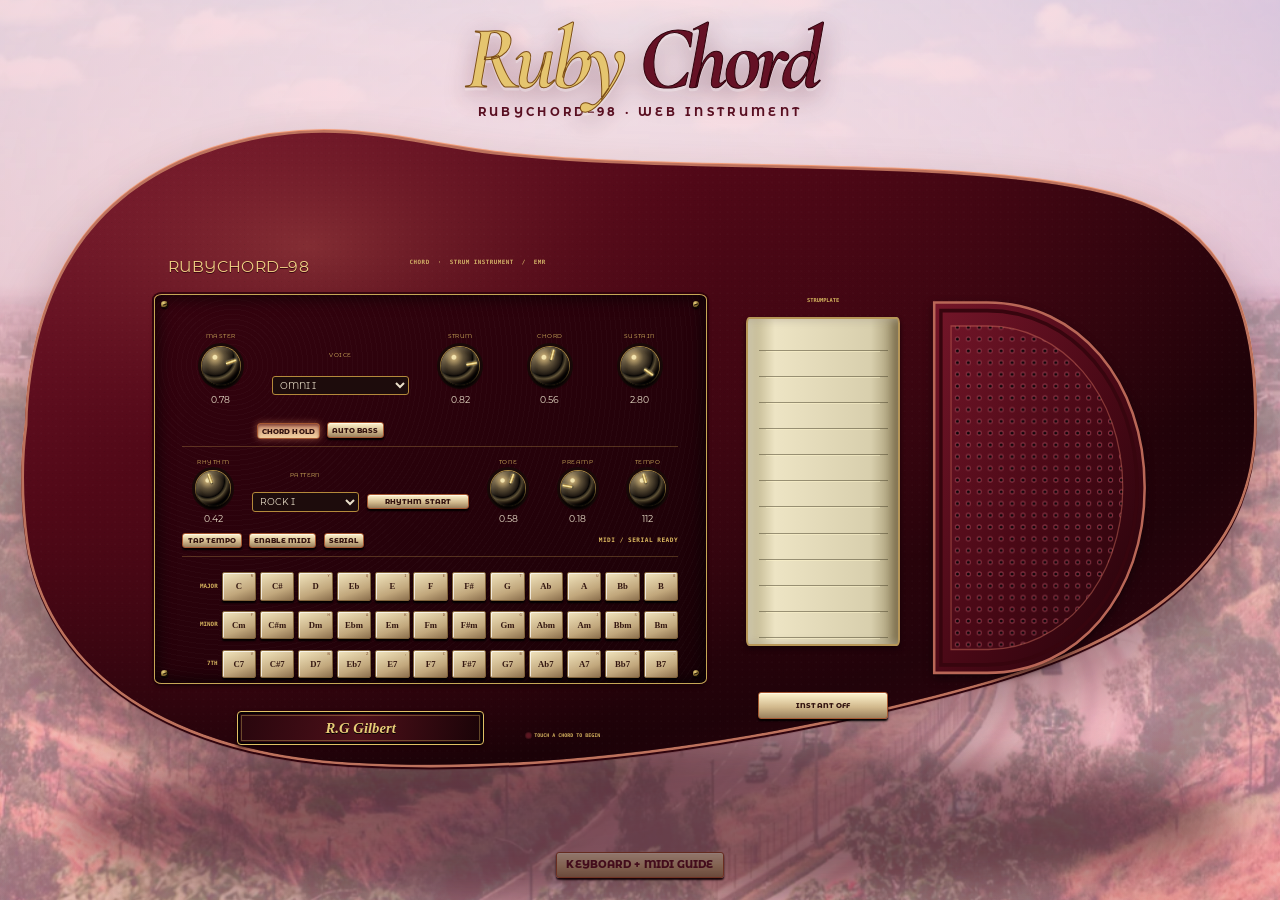
==== commit 2b5a0856: "Correct output formatting for sustain knob Fix formatting of the output element for sustain control." ====
--- a/rubychord/index.html
+++ b/rubychord/index.html
@@ -67,7 +67,8 @@
               </label>
               <label class="knob-control" data-control="sustain">
                 <span>SUSTAIN</span><span class="knob" style="--turn:125deg"><input id="sustain" type="range" min="0.08" max="2.8" value="2.80" step="0.01" /></span>
-                <output for="sustain">2.80</output>
+                <output for="sustain">2.80
+                </output>
               </label>
             </div>
 
--- a/rubychord/styles.css
+++ b/rubychord/styles.css
@@ -85,7 +85,7 @@
 .instrument {
   --unit: min(1vw, 1.73vh);
   position: relative;
-  width: min(1240px, 97vw);
+  width: min(1240px, 90vw);
   aspect-ratio: 1.7 / 1;
   isolation: isolate;
   user-select: none;
@@ -95,7 +95,7 @@
 .instrument-shadow {
   position: absolute;
   z-index: -4;
-  left: 5%; right: 3%; bottom: -4%; height: 18%;
+  left: 0; right: -2%; bottom: -9%; height: 22%;
   border-radius: 50%;
   background: rgba(48, 7, 20, .44);
   filter: blur(20px);
@@ -104,7 +104,7 @@
 
 .body-art {
   position: absolute;
-  inset: 0;
+  inset: -6% -4% -5%;
   z-index: -2;
   overflow: visible;
 }
@@ -197,7 +197,7 @@
   .site-shell { padding-top:25px; justify-content:flex-start; }
   .site-title h1 { font-size:3.6rem; }
   .stage { width:100vw; min-height:48vh; padding:45px 0 10px; overflow-x:auto; overflow-y:hidden; place-items:center start; scrollbar-color:#7b1830 rgba(255,220,230,.4); }
-  .instrument { width:940px; min-width:940px; margin:0 12px; }
+  .instrument { width:940px; min-width:940px; margin:0 55px; }
   .help-line { margin-top:0; }
 }
 
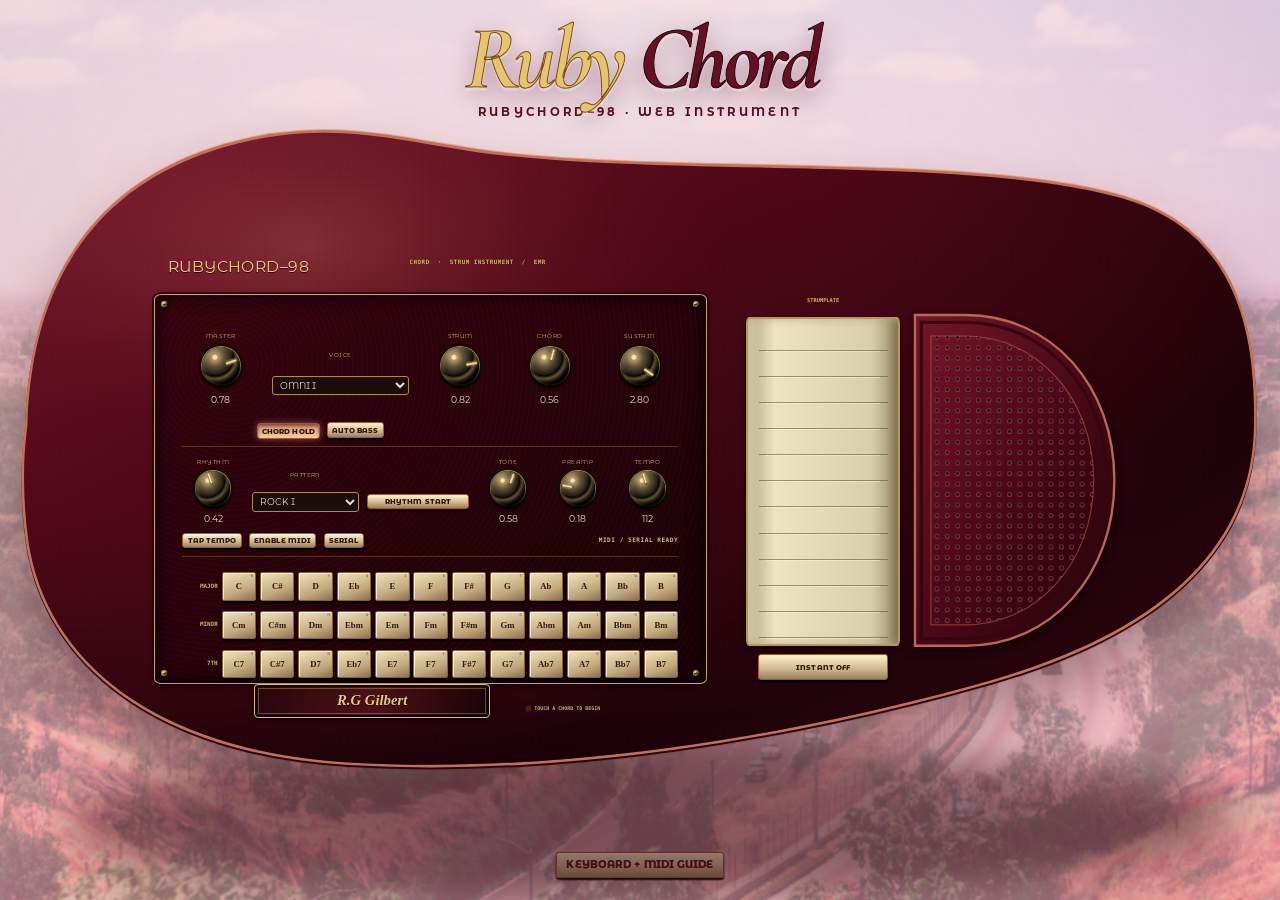
==== commit bae313e3: "Inset body controls and map F-sharp to backslash" ====
--- a/rubychord/index.html
+++ b/rubychord/index.html
@@ -10,7 +10,7 @@
     <link rel="preconnect" href="https://fonts.googleapis.com" />
     <link rel="preconnect" href="https://fonts.gstatic.com" crossorigin />
     <link href="https://fonts.googleapis.com/css2?family=Cormorant+Garamond:ital,wght@0,600;1,700&family=Montserrat+Alternates:wght@400;500;600;700&display=swap" rel="stylesheet" />
-    <link rel="stylesheet" href="styles.css" />
+    <link rel="stylesheet" href="styles.css?v=20260925b" />
   </head>
   <body>
     <div class="la-background" aria-hidden="true"></div>
@@ -66,7 +66,7 @@
                 <output for="chord">0.56</output>
               </label>
               <label class="knob-control" data-control="sustain">
-                <span>SUSTAIN</span><span class="knob" style="--turn:125deg"><input id="sustain" type="range" min="0.08" max="2.8" value="2.80" step="0.01" /></span>
+                <span>SUSTAIN</span><span class="knob" style="--turn:125deg"><input id="sustain" type="range" min="0.08" max="2.8" value="2.80" step="0.01" autocomplete="off" /></span>
                 <output for="sustain">2.80
                 </output>
               </label>
@@ -127,12 +127,12 @@
       <footer class="help-line">
         <button id="helpToggle" aria-expanded="false" aria-controls="helpPanel">KEYBOARD + MIDI GUIDE</button>
         <div id="helpPanel" hidden>
-          <p><b>Chords:</b> Q–O major · A–L minor · Z–. seventh &nbsp; <b>Strum:</b> 1–= &nbsp; <b>Stop:</b> Space</p>
+          <p><b>Chords:</b> Q–O major · A–L minor · Z–. seventh · Backslash F♯ major &nbsp; <b>Strum:</b> 1–= &nbsp; <b>Stop:</b> Space</p>
           <p>MIDI keyboards play the current voice. Double-click a control, then move a MIDI CC to assign it; assignments are saved in this browser. Serial accepts CHORD, STRUM, NOTE, CC and OFF commands.</p>
         </div>
       </footer>
     </main>
 
-    <script src="app.js"></script>
+    <script src="app.js?v=20260925b"></script>
   </body>
 </html>
--- a/rubychord/styles.css
+++ b/rubychord/styles.css
@@ -171,19 +171,19 @@
 .strum-key { position:relative; border:0; border-bottom:1px solid rgba(80,71,46,.52); background:transparent; cursor:pointer; }
 .strum-key::after { content:""; position:absolute; left:6%; right:6%; bottom:-2px; height:1px; background:rgba(255,247,204,.45); }
 .strum-key.active { background:linear-gradient(90deg,transparent,rgba(255,248,181,.75),transparent); }
-.instant-off { position:absolute; left:8%; bottom:-10%; width:84%; height:7%; }
-
-.speaker { position:absolute; left:75.2%; top:21%; width:19%; height:56%; }
+.instant-off { position:absolute; left:8%; bottom:0; width:84%; height:7%; }
+
+.speaker { position:absolute; left:73.5%; top:23%; width:18%; height:50%; }
 .speaker-art { display:block; width:100%; height:100%; overflow:visible; filter:drop-shadow(0 4px 4px rgba(10,0,3,.62)); }
 .speaker-shell { fill:url(#speakerColour); stroke:#b96757; stroke-width:3; }
 .speaker-rim { fill:none; stroke:#37050e; stroke-width:4; }
 .speaker-field { fill:url(#speakerHoles); stroke:rgba(223,123,101,.42); stroke-width:1.5; }
 
-.plaque { position:absolute; left:15%; bottom:13%; width:21.5%; height:5%; border:1px solid #e0c064; border-radius:4px; background:linear-gradient(100deg,#28060d,#4c1019,#190307); box-shadow:0 2px 4px #160006,inset 0 0 0 2px #090104; display:grid; place-items:center; }
+.plaque { position:absolute; left:16.5%; bottom:17%; width:20.5%; height:5%; border:1px solid #e0c064; border-radius:4px; background:linear-gradient(100deg,#28060d,#4c1019,#190307); box-shadow:0 2px 4px #160006,inset 0 0 0 2px #090104; display:grid; place-items:center; }
 .plaque::before { content:""; position:absolute; inset:3px; border:1px solid rgba(231,199,105,.35); }
 .plaque span { color:#e8cb77; font:bold italic clamp(.45rem,1.15vw,1.05rem)/1 Georgia,serif; text-shadow:0 1px #000; }
 
-.status-light { position:absolute; left:40%; bottom:13.8%; display:flex; align-items:center; gap:.5em; color:#d3b15e; font:600 clamp(.21rem,.39vw,.35rem)/1 monospace; }
+.status-light { position:absolute; left:40%; bottom:17.8%; display:flex; align-items:center; gap:.5em; color:#d3b15e; font:600 clamp(.21rem,.39vw,.35rem)/1 monospace; }
 .status-light i { width:7px; height:7px; border-radius:50%; background:#5e1722; box-shadow:inset 0 0 2px #000; }
 .status-light i.on { background:#f2a366; box-shadow:0 0 8px #f08d57; }
 
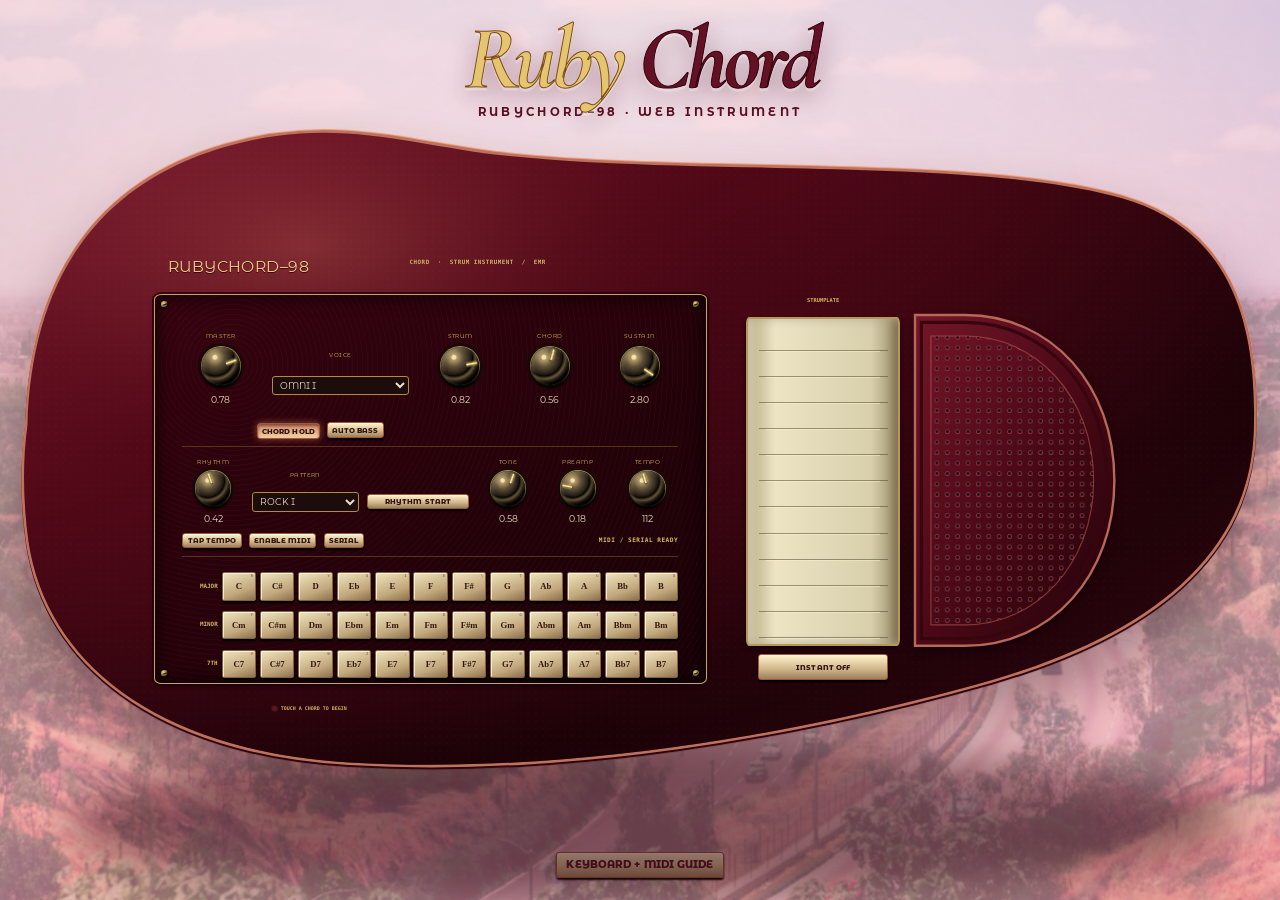
==== commit 81dcc71b: "Remove R.G Gilbert plaque" ====
--- a/rubychord/index.html
+++ b/rubychord/index.html
@@ -119,7 +119,6 @@
             </svg>
           </section>
 
-          <div class="plaque"><span>R.G Gilbert</span></div>
           <div class="status-light"><i id="powerLight"></i><span id="statusText">TOUCH A CHORD TO BEGIN</span></div>
         </div>
       </section>
--- a/rubychord/styles.css
+++ b/rubychord/styles.css
@@ -179,11 +179,7 @@
 .speaker-rim { fill:none; stroke:#37050e; stroke-width:4; }
 .speaker-field { fill:url(#speakerHoles); stroke:rgba(223,123,101,.42); stroke-width:1.5; }
 
-.plaque { position:absolute; left:16.5%; bottom:17%; width:20.5%; height:5%; border:1px solid #e0c064; border-radius:4px; background:linear-gradient(100deg,#28060d,#4c1019,#190307); box-shadow:0 2px 4px #160006,inset 0 0 0 2px #090104; display:grid; place-items:center; }
-.plaque::before { content:""; position:absolute; inset:3px; border:1px solid rgba(231,199,105,.35); }
-.plaque span { color:#e8cb77; font:bold italic clamp(.45rem,1.15vw,1.05rem)/1 Georgia,serif; text-shadow:0 1px #000; }
-
-.status-light { position:absolute; left:40%; bottom:17.8%; display:flex; align-items:center; gap:.5em; color:#d3b15e; font:600 clamp(.21rem,.39vw,.35rem)/1 monospace; }
+.status-light { position:absolute; left:18%; bottom:17.8%; display:flex; align-items:center; gap:.5em; color:#d3b15e; font:600 clamp(.21rem,.39vw,.35rem)/1 monospace; }
 .status-light i { width:7px; height:7px; border-radius:50%; background:#5e1722; box-shadow:inset 0 0 2px #000; }
 .status-light i.on { background:#f2a366; box-shadow:0 0 8px #f08d57; }
 
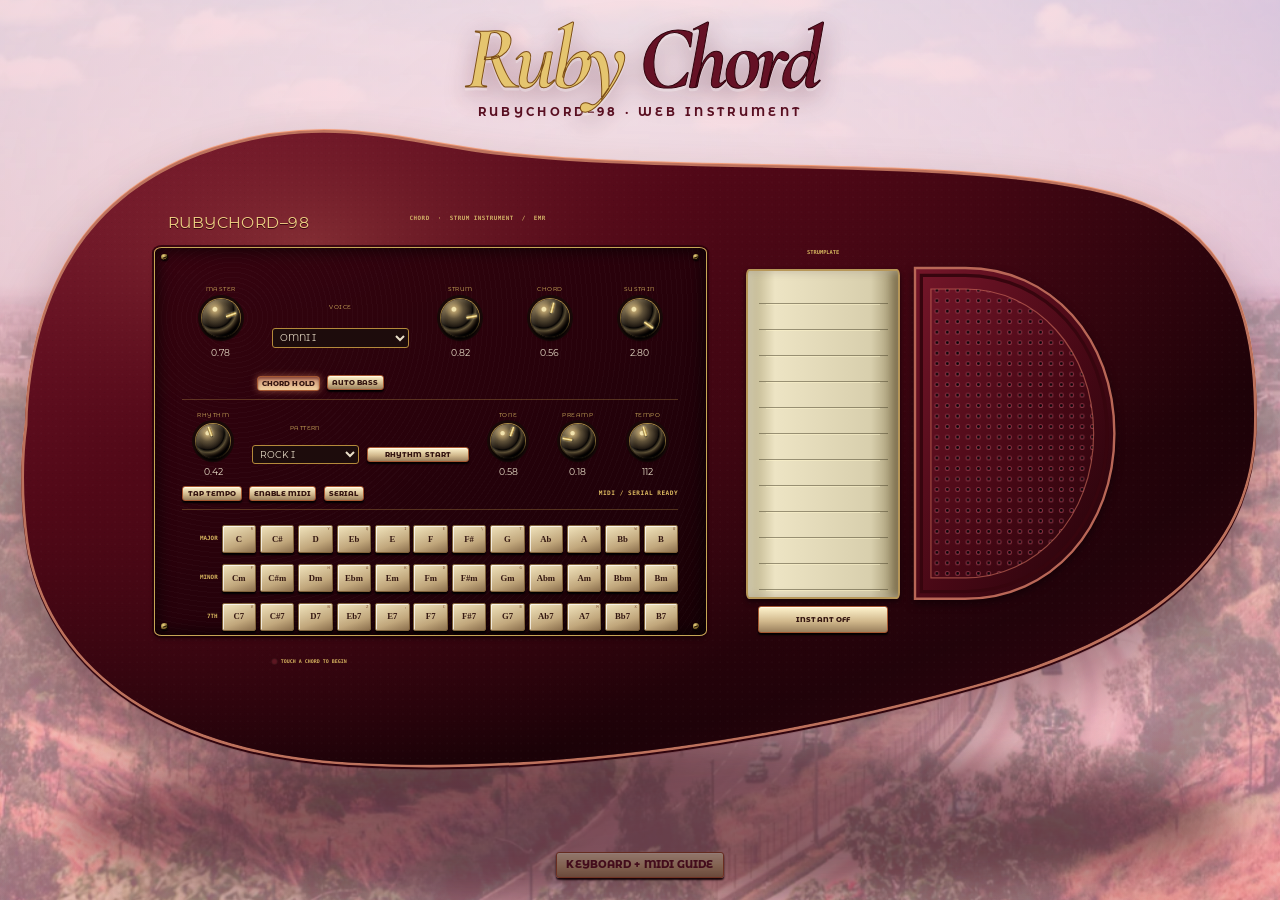
==== commit 9c4cc7e4: "Center controls and restore speaker grille texture" ====
--- a/rubychord/index.html
+++ b/rubychord/index.html
@@ -10,7 +10,7 @@
     <link rel="preconnect" href="https://fonts.googleapis.com" />
     <link rel="preconnect" href="https://fonts.gstatic.com" crossorigin />
     <link href="https://fonts.googleapis.com/css2?family=Cormorant+Garamond:ital,wght@0,600;1,700&family=Montserrat+Alternates:wght@400;500;600;700&display=swap" rel="stylesheet" />
-    <link rel="stylesheet" href="styles.css?v=20260925b" />
+    <link rel="stylesheet" href="styles.css?v=20260925c" />
   </head>
   <body>
     <div class="la-background" aria-hidden="true"></div>
@@ -67,8 +67,7 @@
               </label>
               <label class="knob-control" data-control="sustain">
                 <span>SUSTAIN</span><span class="knob" style="--turn:125deg"><input id="sustain" type="range" min="0.08" max="2.8" value="2.80" step="0.01" autocomplete="off" /></span>
-                <output for="sustain">2.80
-                </output>
+                <output for="sustain">2.80</output>
               </label>
             </div>
 
@@ -115,7 +114,7 @@
               </defs>
               <path class="speaker-shell" d="M5 5H68C176 5 255 92 255 210S176 415 68 415H5Z"/>
               <path class="speaker-rim" d="M13 14H68C169 14 246 98 246 210S169 406 68 406H13Z"/>
-              <path class="speaker-field" d="M25 31H69C156 31 229 106 229 210S156 389 69 389H25Z"/>
+              <path class="speaker-field" fill="url(#speakerHoles)" d="M25 31H69C156 31 229 106 229 210S156 389 69 389H25Z"/>
             </svg>
           </section>
 
@@ -132,6 +131,6 @@
       </footer>
     </main>
 
-    <script src="app.js?v=20260925b"></script>
+    <script src="app.js?v=20260925c"></script>
   </body>
 </html>
--- a/rubychord/styles.css
+++ b/rubychord/styles.css
@@ -111,18 +111,18 @@
 .body-edge { stroke:#bd725d; stroke-width:5; paint-order:stroke; filter:drop-shadow(0 2px 0 #30040e) drop-shadow(0 -1px 0 #f09b78); }
 
 .model-mark {
-  position: absolute; left: 9%; top: 15%;
+  position: absolute; left: 9%; top: 8.5%;
   color: #efcf83; font-size: clamp(.45rem, 1.25vw, .98rem); letter-spacing: .03em;
   text-shadow: 0 1px #3b0612;
 }
 .top-legend {
-  position: absolute; left: 30%; top: 15.5%;
+  position: absolute; left: 30%; top: 9%;
   color: #d1b067; font: 600 clamp(.23rem, .46vw, .42rem)/1 monospace; letter-spacing: .08em;
 }
 
 .control-panel {
   position: absolute;
-  left: 7.8%; top: 20.5%; width: 48%; height: 57.5%;
+  left: 7.8%; top: 13.5%; width: 48%; height: 57.5%;
   padding: 3.2% 2.4% 2.1%;
   border: 1px solid #c6a756;
   border-radius: 1.4%;
@@ -165,7 +165,7 @@
 .chord-button b { font:500 clamp(.18rem,.29vw,.28rem)/1 monospace; position:absolute; top:2px; right:2px; color:#7a492d; }
 .chord-button.active { color:#f8e6b0; background:linear-gradient(#8f2335,#520815); box-shadow:inset 0 2px 3px #190005,0 0 8px rgba(255,119,93,.5); transform:translateY(1px); }
 
-.strum-section { position:absolute; left:59.2%; top:21%; width:13.4%; height:56.5%; }
+.strum-section { position:absolute; left:59.2%; top:14%; width:13.4%; height:56.5%; }
 .section-label { display:block; height:5%; color:#d5b65f; font:600 clamp(.23rem,.42vw,.38rem)/1 monospace; text-align:center; }
 .strumplate { height:86%; padding:4% 7%; border:2px solid #b79758; border-radius:2%; background:linear-gradient(90deg,#b6ab82,#ede4c4 18%,#d8cfad 82%,#9d916a); box-shadow:inset 5px 0 8px rgba(255,255,255,.35),inset -6px 0 8px rgba(66,47,24,.35),0 3px 5px #160208; display:grid; grid-template-rows:repeat(12,1fr); }
 .strum-key { position:relative; border:0; border-bottom:1px solid rgba(80,71,46,.52); background:transparent; cursor:pointer; }
@@ -173,13 +173,13 @@
 .strum-key.active { background:linear-gradient(90deg,transparent,rgba(255,248,181,.75),transparent); }
 .instant-off { position:absolute; left:8%; bottom:0; width:84%; height:7%; }
 
-.speaker { position:absolute; left:73.5%; top:23%; width:18%; height:50%; }
+.speaker { position:absolute; left:73.5%; top:16%; width:18%; height:50%; }
 .speaker-art { display:block; width:100%; height:100%; overflow:visible; filter:drop-shadow(0 4px 4px rgba(10,0,3,.62)); }
 .speaker-shell { fill:url(#speakerColour); stroke:#b96757; stroke-width:3; }
 .speaker-rim { fill:none; stroke:#37050e; stroke-width:4; }
-.speaker-field { fill:url(#speakerHoles); stroke:rgba(223,123,101,.42); stroke-width:1.5; }
-
-.status-light { position:absolute; left:18%; bottom:17.8%; display:flex; align-items:center; gap:.5em; color:#d3b15e; font:600 clamp(.21rem,.39vw,.35rem)/1 monospace; }
+.speaker-field { stroke:rgba(223,123,101,.55); stroke-width:1.5; }
+
+.status-light { position:absolute; left:18%; bottom:24.8%; display:flex; align-items:center; gap:.5em; color:#d3b15e; font:600 clamp(.21rem,.39vw,.35rem)/1 monospace; }
 .status-light i { width:7px; height:7px; border-radius:50%; background:#5e1722; box-shadow:inset 0 0 2px #000; }
 .status-light i.on { background:#f2a366; box-shadow:0 0 8px #f08d57; }
 
